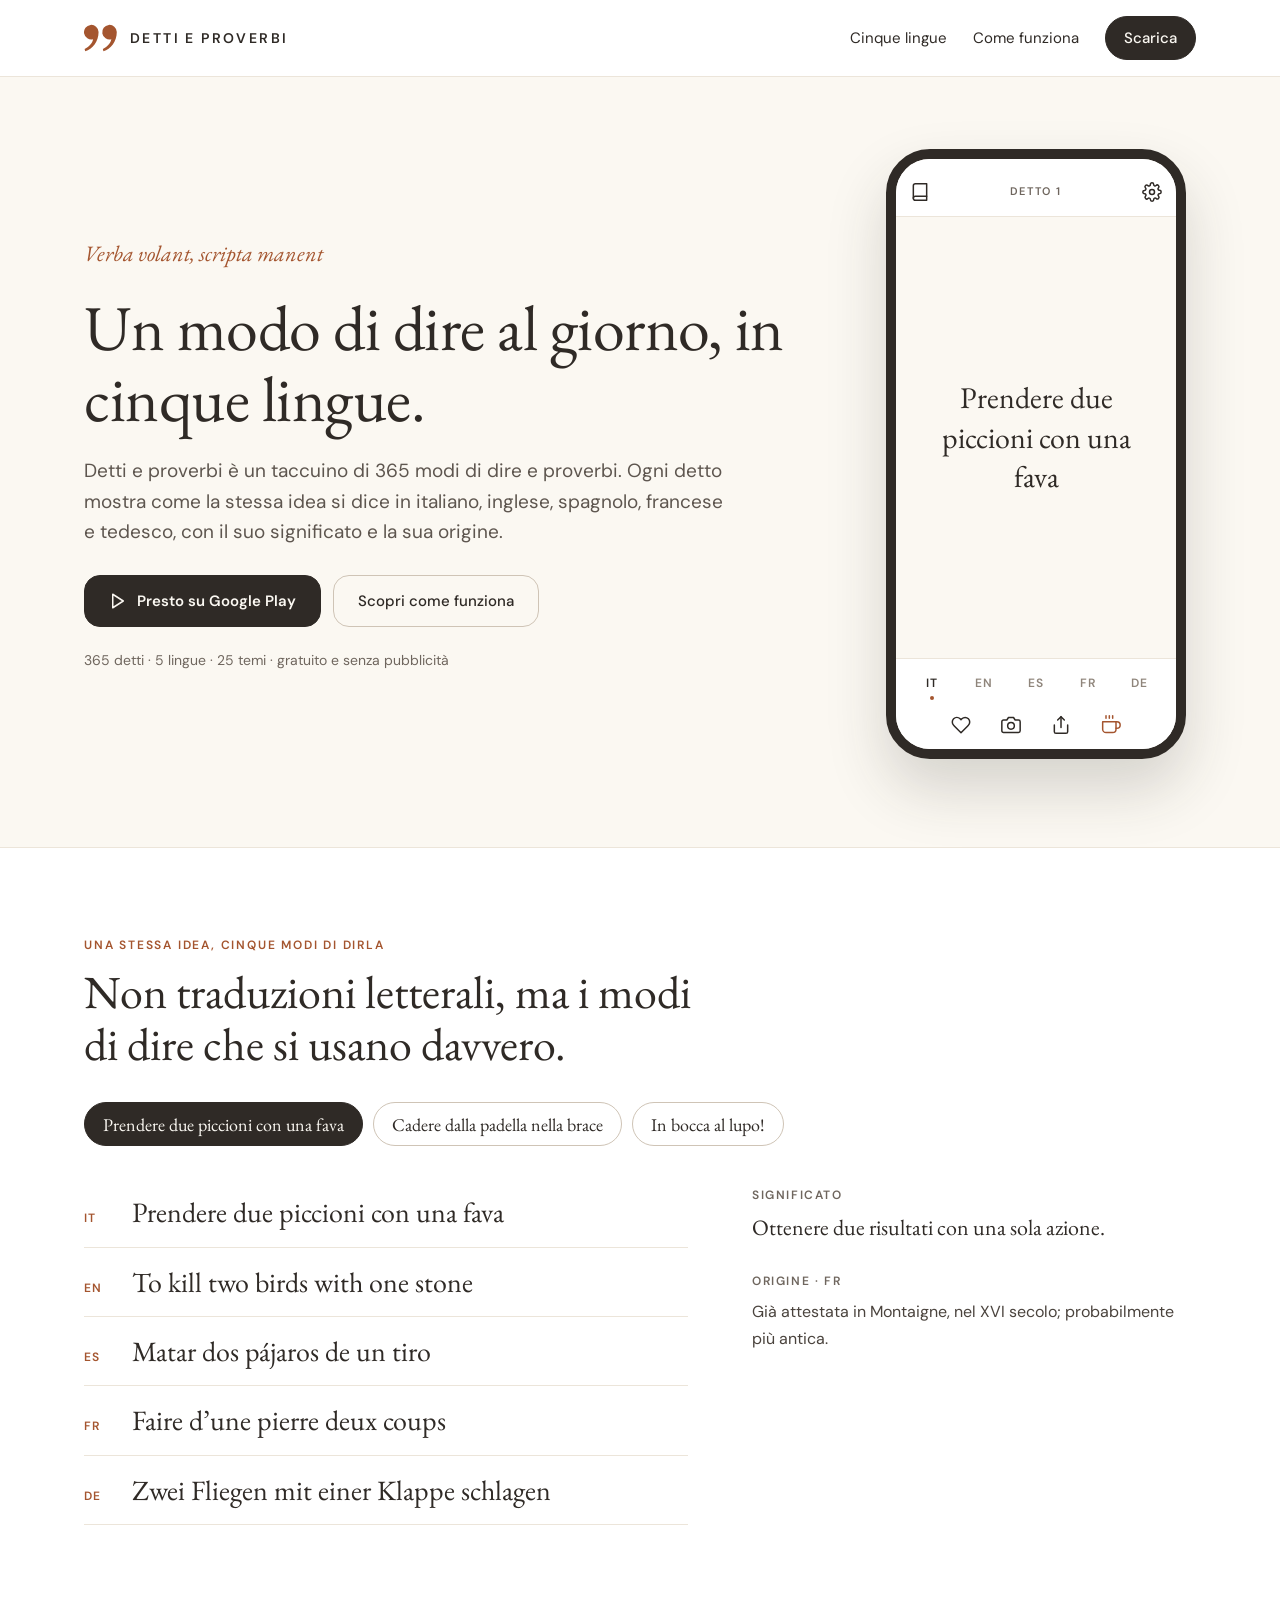
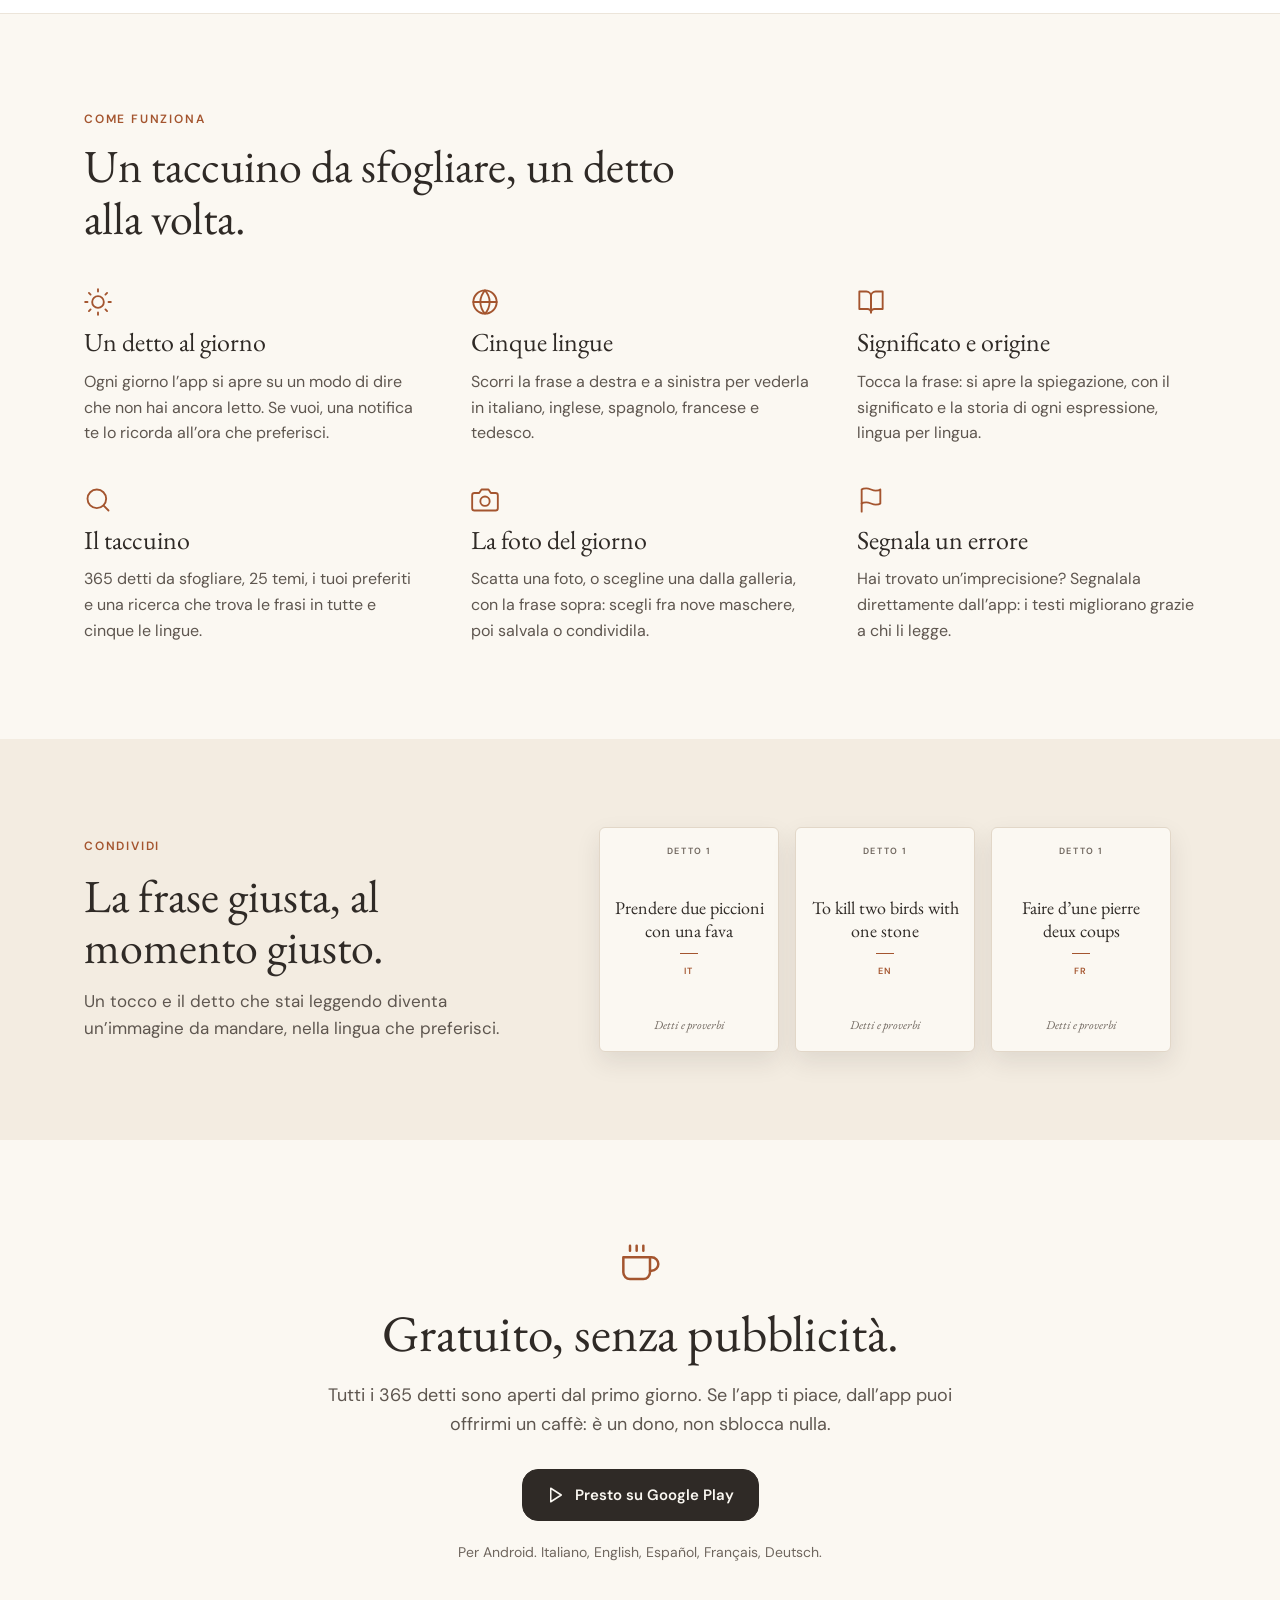
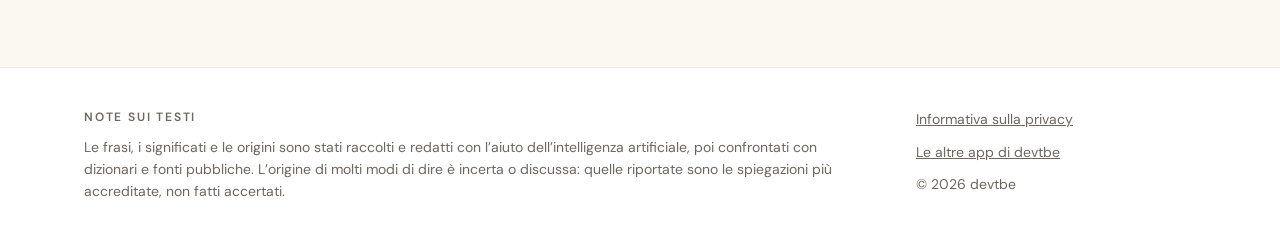
==== proverbs/index.html @ ae76caec "Sito: le pagine dell'app passano da /verbavolant/ a /proverbs/ I vecchi indirizzi restano come rinvi" ====
<!doctype html>
<html lang="it">
<head>
<meta charset="utf-8">
<meta name="viewport" content="width=device-width, initial-scale=1">
<title>Detti e proverbi in 5 lingue — un modo di dire al giorno</title>
<meta name="description" content="Un taccuino di 365 modi di dire e proverbi in italiano, inglese, spagnolo, francese e tedesco, con significato e origine. Gratuito e senza pubblicità.">
<meta property="og:title" content="Detti e proverbi — un modo di dire al giorno">
<meta property="og:description" content="365 modi di dire e proverbi in cinque lingue, con significato e origine.">
<meta property="og:image" content="../assets/verbavolant-icona.png">
<link rel="icon" href="favicon.png">
<link rel="apple-touch-icon" href="../assets/apple-touch-icon.png">
<link rel="preconnect" href="https://fonts.googleapis.com">
<link rel="preconnect" href="https://fonts.gstatic.com" crossorigin>
<link href="https://fonts.googleapis.com/css2?family=EB+Garamond:ital@0;1&amp;family=DM+Sans:wght@400;500;600&amp;display=swap" rel="stylesheet">
<link rel="stylesheet" href="../assets/stile.css">
<style>
/* apertura */
.apertura { display: flex; flex-wrap: wrap; align-items: center; gap: 56px; padding-top: 72px; padding-bottom: 88px; }
.apertura .testo { flex: 1 1 440px; min-width: 0; display: flex; flex-direction: column; gap: 22px; }
.motto { margin: 0; font-family: var(--serif); font-style: italic; font-size: 22px; color: var(--accento); }
.apertura .corpo { font-size: 19px; max-width: 34em; }
.pulsanti { display: flex; flex-wrap: wrap; gap: 12px; margin-top: 6px; }

/* il telefono */
.telefono-box { flex: 0 1 320px; display: flex; justify-content: center; margin: 0 auto; }
.telefono { width: 300px; height: 610px; border-radius: 44px; border: 10px solid var(--inchiostro); background: var(--sfondo); overflow: hidden; display: flex; flex-direction: column; box-shadow: 0 30px 60px rgba(47,42,38,0.18); }
.tel-alto { background: var(--bianco); border-bottom: 1px solid var(--linea); height: 58px; display: flex; align-items: center; justify-content: space-between; padding: 8px 14px 0; }
.tel-alto span { font-size: 11px; font-weight: 600; letter-spacing: 1.6px; color: var(--tenue); text-transform: uppercase; }
.tel-frase { flex: 1; display: flex; align-items: center; justify-content: center; padding: 0 22px; }
.tel-frase p { margin: 0; font-family: var(--serif); font-size: 30px; line-height: 1.32; text-align: center; }
.tel-basso { background: var(--bianco); border-top: 1px solid var(--linea); padding: 6px 10px 14px; }
.tel-lingue { display: flex; justify-content: space-around; }
.tel-lingue button { width: 48px; height: 44px; border: 0; background: transparent; cursor: pointer; display: flex; flex-direction: column; align-items: center; justify-content: center; gap: 5px; font: 600 12px var(--sans); letter-spacing: 1.2px; color: var(--lieve); }
.tel-lingue button::after { content: ''; width: 4px; height: 4px; border-radius: 2px; }
.tel-lingue button[aria-pressed="true"] { color: var(--inchiostro); }
.tel-lingue button[aria-pressed="true"]::after { background: var(--accento); }
.tel-azioni { display: flex; justify-content: center; gap: 30px; padding-top: 6px; }

/* cinque lingue */
.fascia { background: var(--bianco); border-top: 1px solid var(--linea); border-bottom: 1px solid var(--linea); }
.sezione { padding-top: 88px; padding-bottom: 88px; display: flex; flex-direction: column; gap: 32px; }
.intro { display: flex; flex-direction: column; gap: 12px; max-width: 40em; }
.esempi { display: flex; flex-wrap: wrap; gap: 10px; }
.esempi button { min-height: 44px; padding: 0 18px; border-radius: 999px; border: 1px solid var(--filo); background: transparent; color: var(--inchiostro); font: 18px var(--serif); cursor: pointer; }
.esempi button[aria-pressed="true"] { background: var(--inchiostro); border-color: var(--inchiostro); color: var(--sfondo); }
.confronto { display: flex; flex-wrap: wrap; gap: 40px 64px; }
.righe { flex: 1 1 460px; min-width: 0; margin: 0; padding: 0; list-style: none; }
.righe li { display: flex; align-items: baseline; gap: 20px; padding: 16px 0; border-bottom: 1px solid var(--linea); }
.righe .codice { width: 28px; flex-shrink: 0; font-size: 12px; font-weight: 600; letter-spacing: 1.4px; color: var(--accento); }
.righe .esp { font-family: var(--serif); font-size: clamp(22px, 2.2vw, 28px); line-height: 1.3; }
.dettagli { flex: 1 1 300px; min-width: 0; display: flex; flex-direction: column; gap: 28px; padding-top: 8px; }
.dettagli .etichetta { margin: 0 0 8px; font-size: 12px; font-weight: 600; letter-spacing: 1.6px; text-transform: uppercase; color: var(--tenue); }
.dettagli .sig { margin: 0; font-family: var(--serif); font-size: 22px; line-height: 1.4; }
.dettagli .orig { margin: 0; font-size: 16px; line-height: 1.65; color: #4A433D; }

/* come funziona */
.punti { display: flex; flex-wrap: wrap; gap: 40px 48px; }
.punto { flex: 1 1 300px; min-width: 0; display: flex; flex-direction: column; gap: 12px; }
.punto p { margin: 0; color: var(--testo); line-height: 1.6; }

/* condividi */
.carta-fascia { background: var(--carta); }
.condividi { display: flex; flex-wrap: wrap; align-items: center; gap: 48px; padding-top: 88px; padding-bottom: 88px; }
.condividi .testo { flex: 1 1 340px; min-width: 0; display: flex; flex-direction: column; gap: 14px; }
.carte { flex: 1 1 520px; min-width: 0; display: flex; flex-wrap: wrap; justify-content: center; gap: 16px; }
.carta { width: 180px; aspect-ratio: 4 / 5; background: var(--sfondo); border: 1px solid #E2D7C8; border-radius: 6px; box-shadow: 0 10px 24px rgba(47,42,38,0.10); display: flex; flex-direction: column; justify-content: space-between; align-items: center; padding: 16px 14px; }
.carta .pag { font-size: 9px; font-weight: 600; letter-spacing: 1.6px; color: var(--tenue); text-transform: uppercase; }
.carta .centro { display: flex; flex-direction: column; align-items: center; gap: 10px; }
.carta .fr { font-family: var(--serif); font-size: 18px; line-height: 1.3; text-align: center; }
.carta .filo { width: 18px; height: 1.5px; background: var(--accento); }
.carta .cod { font-size: 9px; font-weight: 600; letter-spacing: 1.4px; color: var(--accento); }
.carta .firma { font-family: var(--serif); font-style: italic; font-size: 12px; color: var(--tenue); }
@media (max-width: 560px) { .carta { width: calc(50% - 8px); } }

/* scarica */
.scarica { padding-top: 104px; padding-bottom: 104px; display: flex; flex-direction: column; align-items: center; text-align: center; gap: 20px; }
.scarica .corpo { font-size: 18px; max-width: 36em; }

/* note */
.note { flex: 1 1 460px; min-width: 0; display: flex; flex-direction: column; gap: 8px; }
.note p { margin: 0; line-height: 1.6; }
.collegamenti { flex: 0 1 280px; display: flex; flex-direction: column; gap: 10px; }
</style>
</head>
<body>
<header class="testata">
  <nav class="contenitore" aria-label="Principale">
    <a class="marchio" href="./">
      <svg width="34" height="28" viewBox="-12 -13 56 46" aria-hidden="true"><g fill="#A4552F"><path d="M12 0 C12 16 2 28 -10 32 L-11 28 C-3 24 2 18 3 12 A12 12 0 1 1 12 0 Z"/><path transform="translate(30 0)" d="M12 0 C12 16 2 28 -10 32 L-11 28 C-3 24 2 18 3 12 A12 12 0 1 1 12 0 Z"/></g></svg>
      <span>Detti e proverbi</span>
    </a>
    <div class="voci">
      <a href="#lingue">Cinque lingue</a>
      <a href="#funziona">Come funziona</a>
      <a class="pulsante piccolo" href="#scarica" style="color: var(--sfondo)">Scarica</a>
    </div>
  </nav>
</header>

<main>
  <!-- apertura -->
  <section class="contenitore apertura">
    <div class="testo">
      <p class="motto">Verba volant, scripta manent</p>
      <h1 class="titolo grande">Un modo di dire al giorno, in cinque lingue.</h1>
      <p class="corpo">Detti e proverbi è un taccuino di 365 modi di dire e proverbi. Ogni detto mostra come la stessa idea si dice in italiano, inglese, spagnolo, francese e tedesco, con il suo significato e la sua origine.</p>
      <div class="pulsanti">
        <a class="pulsante" href="#scarica">
          <svg width="18" height="18" viewBox="0 0 24 24" fill="none" stroke="currentColor" stroke-width="2" stroke-linecap="round" stroke-linejoin="round" aria-hidden="true"><path d="M5 3l14 9-14 9V3z"/></svg>
          Presto su Google Play
        </a>
        <a class="pulsante chiaro" href="#funziona">Scopri come funziona</a>
      </div>
      <p class="nota">365 detti · 5 lingue · 25 temi · gratuito e senza pubblicità</p>
    </div>

    <div class="telefono-box">
      <div class="telefono" role="img" aria-label="La schermata principale dell’app Detti e proverbi">
        <div class="tel-alto">
          <svg width="20" height="20" viewBox="0 0 24 24" fill="none" stroke="#2F2A26" stroke-width="1.8" stroke-linecap="round" stroke-linejoin="round" aria-hidden="true"><path d="M4 19.5A2.5 2.5 0 0 1 6.5 17H20"/><path d="M6.5 2H20v20H6.5A2.5 2.5 0 0 1 4 19.5v-15A2.5 2.5 0 0 1 6.5 2z"/></svg>
          <span data-pagina>Detto 1</span>
          <svg width="20" height="20" viewBox="0 0 24 24" fill="none" stroke="#2F2A26" stroke-width="1.8" stroke-linecap="round" stroke-linejoin="round" aria-hidden="true"><circle cx="12" cy="12" r="3"/><path d="M19.4 15a1.65 1.65 0 0 0 .33 1.82l.06.06a2 2 0 0 1-2.83 2.83l-.06-.06a1.65 1.65 0 0 0-1.82-.33 1.65 1.65 0 0 0-1 1.51V21a2 2 0 0 1-4 0v-.09A1.65 1.65 0 0 0 9 19.4a1.65 1.65 0 0 0-1.82.33l-.06.06a2 2 0 0 1-2.83-2.83l.06-.06a1.65 1.65 0 0 0 .33-1.82 1.65 1.65 0 0 0-1.51-1H3a2 2 0 0 1 0-4h.09A1.65 1.65 0 0 0 4.6 9a1.65 1.65 0 0 0-.33-1.82l-.06-.06a2 2 0 0 1 2.83-2.83l.06.06a1.65 1.65 0 0 0 1.82.33H9a1.65 1.65 0 0 0 1-1.51V3a2 2 0 0 1 4 0v.09a1.65 1.65 0 0 0 1 1.51 1.65 1.65 0 0 0 1.82-.33l.06-.06a2 2 0 0 1 2.83 2.83l-.06.06a1.65 1.65 0 0 0-.33 1.82V9a1.65 1.65 0 0 0 1.51 1H21a2 2 0 0 1 0 4h-.09a1.65 1.65 0 0 0-1.51 1z"/></svg>
        </div>
        <div class="tel-frase"><p data-frase>Prendere due piccioni con una fava</p></div>
        <div class="tel-basso">
          <div class="tel-lingue" aria-label="Lingua della frase">
            <button type="button" data-lingua="it" aria-pressed="true">IT</button>
            <button type="button" data-lingua="en" aria-pressed="false">EN</button>
            <button type="button" data-lingua="es" aria-pressed="false">ES</button>
            <button type="button" data-lingua="fr" aria-pressed="false">FR</button>
            <button type="button" data-lingua="de" aria-pressed="false">DE</button>
          </div>
          <div class="tel-azioni" aria-hidden="true">
            <svg width="20" height="20" viewBox="0 0 24 24" fill="none" stroke="#2F2A26" stroke-width="1.8" stroke-linecap="round" stroke-linejoin="round"><path d="M20.84 4.61a5.5 5.5 0 0 0-7.78 0L12 5.67l-1.06-1.06a5.5 5.5 0 0 0-7.78 7.78l1.06 1.06L12 21.23l7.78-7.78 1.06-1.06a5.5 5.5 0 0 0 0-7.78z"/></svg>
            <svg width="20" height="20" viewBox="0 0 24 24" fill="none" stroke="#2F2A26" stroke-width="1.8" stroke-linecap="round" stroke-linejoin="round"><path d="M23 19a2 2 0 0 1-2 2H3a2 2 0 0 1-2-2V8a2 2 0 0 1 2-2h4l2-3h6l2 3h4a2 2 0 0 1 2 2z"/><circle cx="12" cy="13" r="4"/></svg>
            <svg width="20" height="20" viewBox="0 0 24 24" fill="none" stroke="#2F2A26" stroke-width="1.8" stroke-linecap="round" stroke-linejoin="round"><path d="M4 12v8a2 2 0 0 0 2 2h12a2 2 0 0 0 2-2v-8"/><polyline points="16 6 12 2 8 6"/><line x1="12" y1="2" x2="12" y2="15"/></svg>
            <svg width="20" height="20" viewBox="0 0 24 24" fill="none" stroke="#A4552F" stroke-width="1.8" stroke-linecap="round" stroke-linejoin="round"><path d="M18 8h1a4 4 0 0 1 0 8h-1"/><path d="M2 8h16v9a4 4 0 0 1-4 4H6a4 4 0 0 1-4-4V8z"/><line x1="6" y1="1" x2="6" y2="4"/><line x1="10" y1="1" x2="10" y2="4"/><line x1="14" y1="1" x2="14" y2="4"/></svg>
          </div>
        </div>
      </div>
    </div>
  </section>

  <!-- una stessa idea, cinque modi di dirla -->
  <section id="lingue" class="fascia">
    <div class="contenitore sezione">
      <div class="intro">
        <p class="occhiello">Una stessa idea, cinque modi di dirla</p>
        <h2 class="titolo medio">Non traduzioni letterali, ma i modi di dire che si usano davvero.</h2>
      </div>
      <div class="esempi" aria-label="Scegli un esempio">
        <button type="button" data-esempio="0" aria-pressed="true">Prendere due piccioni con una fava</button>
        <button type="button" data-esempio="1" aria-pressed="false">Cadere dalla padella nella brace</button>
        <button type="button" data-esempio="2" aria-pressed="false">In bocca al lupo!</button>
      </div>
      <div class="confronto" aria-live="polite">
        <ul class="righe" data-righe></ul>
        <div class="dettagli">
          <div>
            <p class="etichetta">Significato</p>
            <p class="sig" data-sig></p>
          </div>
          <div>
            <p class="etichetta" data-orig-etichetta>Origine</p>
            <p class="orig" data-orig></p>
          </div>
        </div>
      </div>
    </div>
  </section>

  <!-- come funziona -->
  <section id="funziona" class="contenitore sezione" style="padding-top: 96px; padding-bottom: 96px; gap: 44px">
    <div class="intro">
      <p class="occhiello">Come funziona</p>
      <h2 class="titolo medio">Un taccuino da sfogliare, un detto alla volta.</h2>
    </div>
    <div class="punti">
      <div class="punto">
        <svg width="28" height="28" viewBox="0 0 24 24" fill="none" stroke="#A4552F" stroke-width="1.6" stroke-linecap="round" stroke-linejoin="round" aria-hidden="true"><circle cx="12" cy="12" r="5"/><line x1="12" y1="1" x2="12" y2="3"/><line x1="12" y1="21" x2="12" y2="23"/><line x1="4.22" y1="4.22" x2="5.64" y2="5.64"/><line x1="18.36" y1="18.36" x2="19.78" y2="19.78"/><line x1="1" y1="12" x2="3" y2="12"/><line x1="21" y1="12" x2="23" y2="12"/><line x1="4.22" y1="19.78" x2="5.64" y2="18.36"/><line x1="18.36" y1="5.64" x2="19.78" y2="4.22"/></svg>
        <h3 class="titolo piccolo">Un detto al giorno</h3>
        <p>Ogni giorno l’app si apre su un modo di dire che non hai ancora letto. Se vuoi, una notifica te lo ricorda all’ora che preferisci.</p>
      </div>
      <div class="punto">
        <svg width="28" height="28" viewBox="0 0 24 24" fill="none" stroke="#A4552F" stroke-width="1.6" stroke-linecap="round" stroke-linejoin="round" aria-hidden="true"><circle cx="12" cy="12" r="10"/><line x1="2" y1="12" x2="22" y2="12"/><path d="M12 2a15.3 15.3 0 0 1 4 10 15.3 15.3 0 0 1-4 10 15.3 15.3 0 0 1-4-10 15.3 15.3 0 0 1 4-10z"/></svg>
        <h3 class="titolo piccolo">Cinque lingue</h3>
        <p>Scorri la frase a destra e a sinistra per vederla in italiano, inglese, spagnolo, francese e tedesco.</p>
      </div>
      <div class="punto">
        <svg width="28" height="28" viewBox="0 0 24 24" fill="none" stroke="#A4552F" stroke-width="1.6" stroke-linecap="round" stroke-linejoin="round" aria-hidden="true"><path d="M2 3h6a4 4 0 0 1 4 4v14a3 3 0 0 0-3-3H2z"/><path d="M22 3h-6a4 4 0 0 0-4 4v14a3 3 0 0 1 3-3h7z"/></svg>
        <h3 class="titolo piccolo">Significato e origine</h3>
        <p>Tocca la frase: si apre la spiegazione, con il significato e la storia di ogni espressione, lingua per lingua.</p>
      </div>
      <div class="punto">
        <svg width="28" height="28" viewBox="0 0 24 24" fill="none" stroke="#A4552F" stroke-width="1.6" stroke-linecap="round" stroke-linejoin="round" aria-hidden="true"><circle cx="11" cy="11" r="8"/><line x1="21" y1="21" x2="16.65" y2="16.65"/></svg>
        <h3 class="titolo piccolo">Il taccuino</h3>
        <p>365 detti da sfogliare, 25 temi, i tuoi preferiti e una ricerca che trova le frasi in tutte e cinque le lingue.</p>
      </div>
      <div class="punto">
        <svg width="28" height="28" viewBox="0 0 24 24" fill="none" stroke="#A4552F" stroke-width="1.6" stroke-linecap="round" stroke-linejoin="round" aria-hidden="true"><path d="M23 19a2 2 0 0 1-2 2H3a2 2 0 0 1-2-2V8a2 2 0 0 1 2-2h4l2-3h6l2 3h4a2 2 0 0 1 2 2z"/><circle cx="12" cy="13" r="4"/></svg>
        <h3 class="titolo piccolo">La foto del giorno</h3>
        <p>Scatta una foto, o scegline una dalla galleria, con la frase sopra: scegli fra nove maschere, poi salvala o condividila.</p>
      </div>
      <div class="punto">
        <svg width="28" height="28" viewBox="0 0 24 24" fill="none" stroke="#A4552F" stroke-width="1.6" stroke-linecap="round" stroke-linejoin="round" aria-hidden="true"><path d="M4 15s1-1 4-1 5 2 8 2 4-1 4-1V3s-1 1-4 1-5-2-8-2-4 1-4 1z"/><line x1="4" y1="22" x2="4" y2="15"/></svg>
        <h3 class="titolo piccolo">Segnala un errore</h3>
        <p>Hai trovato un’imprecisione? Segnalala direttamente dall’app: i testi migliorano grazie a chi li legge.</p>
      </div>
    </div>
  </section>

  <!-- condividi -->
  <section class="carta-fascia">
    <div class="contenitore condividi">
      <div class="testo">
        <p class="occhiello">Condividi</p>
        <h2 class="titolo medio">La frase giusta, al momento giusto.</h2>
        <p class="corpo">Un tocco e il detto che stai leggendo diventa un’immagine da mandare, nella lingua che preferisci.</p>
      </div>
      <div class="carte" data-carte aria-hidden="true"></div>
    </div>
  </section>

  <!-- gratuito, il caffè, scarica -->
  <section id="scarica" class="contenitore scarica">
    <svg width="40" height="40" viewBox="0 0 24 24" fill="none" stroke="#A4552F" stroke-width="1.5" stroke-linecap="round" stroke-linejoin="round" aria-hidden="true"><path d="M18 8h1a4 4 0 0 1 0 8h-1"/><path d="M2 8h16v9a4 4 0 0 1-4 4H6a4 4 0 0 1-4-4V8z"/><line x1="6" y1="1" x2="6" y2="4"/><line x1="10" y1="1" x2="10" y2="4"/><line x1="14" y1="1" x2="14" y2="4"/></svg>
    <h2 class="titolo medio" style="font-size: clamp(34px, 4vw, 52px)">Gratuito, senza pubblicità.</h2>
    <p class="corpo">Tutti i 365 detti sono aperti dal primo giorno. Se l’app ti piace, dall’app puoi offrirmi un caffè: è un dono, non sblocca nulla.</p>
    <!-- quando l'app sarà pubblicata: href = indirizzo della scheda sul Play Store -->
    <a class="pulsante" href="#scarica" style="margin-top: 10px">
      <svg width="18" height="18" viewBox="0 0 24 24" fill="none" stroke="currentColor" stroke-width="2" stroke-linecap="round" stroke-linejoin="round" aria-hidden="true"><path d="M5 3l14 9-14 9V3z"/></svg>
      Presto su Google Play
    </a>
    <p class="nota">Per Android. Italiano, English, Español, Français, Deutsch.</p>
  </section>
</main>

<footer class="piede">
  <div class="contenitore">
    <div class="note">
      <p class="occhiello" style="color: var(--tenue)">Note sui testi</p>
      <p>Le frasi, i significati e le origini sono stati raccolti e redatti con l’aiuto dell’intelligenza artificiale, poi confrontati con dizionari e fonti pubbliche. L’origine di molti modi di dire è incerta o discussa: quelle riportate sono le spiegazioni più accreditate, non fatti accertati.</p>
    </div>
    <div class="collegamenti">
      <a href="privacy/">Informativa sulla privacy</a>
      <a href="../">Le altre app di devtbe</a>
      <span>© 2026 devtbe</span>
    </div>
  </div>
</footer>

<script>
(function () {
  var ESEMPI = [
    {
      pagina: 1,
      esp: { it: 'Prendere due piccioni con una fava', en: 'To kill two birds with one stone', es: 'Matar dos pájaros de un tiro', fr: 'Faire d’une pierre deux coups', de: 'Zwei Fliegen mit einer Klappe schlagen' },
      sig: 'Ottenere due risultati con una sola azione.',
      origLingua: 'FR',
      orig: 'Già attestata in Montaigne, nel XVI secolo; probabilmente più antica.'
    },
    {
      pagina: 9,
      esp: { it: 'Cadere dalla padella nella brace', en: 'Out of the frying pan into the fire', es: 'Salir de Guatemala y meterse en Guatepeor', fr: 'Tomber de Charybde en Scylla', de: 'Vom Regen in die Traufe kommen' },
      sig: 'Passare da una situazione difficile a una peggiore.',
      origLingua: 'FR',
      orig: 'Viene dall’«Odissea» (canto XII): Scilla e Cariddi, i due mostri dello stretto di Messina. Il verso latino «Incidit in Scyllam qui vult vitare Charybdim» è di Gualtiero di Châtillon (XII secolo).'
    },
    {
      pagina: 29,
      esp: { it: 'In bocca al lupo!', en: 'Break a leg!', es: '¡Mucha mierda!', fr: 'Je te dis merde !', de: 'Hals- und Beinbruch!' },
      sig: 'Augurio di buona fortuna prima di una prova.',
      origLingua: 'EN',
      orig: 'Nasce nel teatro americano: la prima attestazione a stampa è del 1948. Si augura il contrario della fortuna perché dire «buona fortuna» a un attore porterebbe sfortuna.'
    }
  ];
  var LINGUE = ['it', 'en', 'es', 'fr', 'de'];
  var stato = { ex: 0, lingua: 'it' };
  var $ = function (s) { return document.querySelector(s); };

  function elemento(tag, classe, testo) {
    var el = document.createElement(tag);
    if (classe) el.className = classe;
    if (testo != null) el.textContent = testo;
    return el;
  }

  function disegna() {
    var e = ESEMPI[stato.ex];
    $('[data-pagina]').textContent = 'Detto ' + e.pagina;
    $('[data-frase]').textContent = e.esp[stato.lingua];
    document.querySelectorAll('[data-lingua]').forEach(function (b) {
      b.setAttribute('aria-pressed', String(b.getAttribute('data-lingua') === stato.lingua));
    });
    document.querySelectorAll('[data-esempio]').forEach(function (b) {
      b.setAttribute('aria-pressed', String(Number(b.getAttribute('data-esempio')) === stato.ex));
    });

    var righe = $('[data-righe]');
    righe.replaceChildren();
    LINGUE.forEach(function (l) {
      var li = elemento('li');
      li.append(elemento('span', 'codice', l.toUpperCase()), elemento('span', 'esp', e.esp[l]));
      righe.append(li);
    });
    $('[data-sig]').textContent = e.sig;
    $('[data-orig-etichetta]').textContent = 'Origine · ' + e.origLingua;
    $('[data-orig]').textContent = e.orig;

    var carte = $('[data-carte]');
    carte.replaceChildren();
    ['it', 'en', 'fr'].forEach(function (l) {
      var c = elemento('div', 'carta');
      var centro = elemento('div', 'centro');
      centro.append(elemento('span', 'fr', e.esp[l]), elemento('span', 'filo'), elemento('span', 'cod', l.toUpperCase()));
      c.append(elemento('span', 'pag', 'Detto ' + e.pagina), centro, elemento('span', 'firma', 'Detti e proverbi'));
      carte.append(c);
    });
  }

  document.querySelectorAll('[data-lingua]').forEach(function (b) {
    b.addEventListener('click', function () { stato.lingua = b.getAttribute('data-lingua'); disegna(); });
  });
  document.querySelectorAll('[data-esempio]').forEach(function (b) {
    b.addEventListener('click', function () { stato.ex = Number(b.getAttribute('data-esempio')); disegna(); });
  });
  disegna();
})();
</script>
</body>
</html>
---- assets/stile.css ----
/* devtbe — stile comune a tutte le pagine */
:root {
  --sfondo: #FBF8F2;
  --bianco: #FFFFFF;
  --carta: #F3ECE1;
  --inchiostro: #2F2A26;
  --testo: #5E564F;
  --tenue: #6F665E;
  --lieve: #8F857B;
  --linea: #ECE5DA;
  --filo: #CFC4B6;
  --accento: #A4552F;
  --accento-scuro: #7E3F21;
  --serif: 'EB Garamond', Georgia, serif;
  --sans: 'DM Sans', system-ui, sans-serif;
}

* { box-sizing: border-box; }
html { scroll-behavior: smooth; -webkit-text-size-adjust: 100%; }
body { margin: 0; background: var(--sfondo); color: var(--inchiostro); font-family: var(--sans); font-size: 16px; line-height: 1.6; }
/* il piede resta in fondo anche nelle pagine corte */
body { display: flex; flex-direction: column; min-height: 100vh; }
main { flex: 1 0 auto; }
img, svg { display: block; }
a { color: var(--accento); }
a:hover { color: var(--accento-scuro); }
:focus-visible { outline: 2px solid var(--accento); outline-offset: 3px; border-radius: 4px; }

.contenitore { max-width: 1160px; margin: 0 auto; padding-left: 24px; padding-right: 24px; }
.stretto { max-width: 760px; }

/* intestazione */
.testata { background: var(--bianco); border-bottom: 1px solid var(--linea); }
.testata nav { display: flex; flex-wrap: wrap; align-items: center; justify-content: space-between; gap: 12px 24px; padding-top: 16px; padding-bottom: 16px; }
.marchio { display: flex; align-items: center; gap: 12px; color: var(--inchiostro); text-decoration: none; }
.marchio:hover { color: var(--inchiostro); }
.marchio span { font-weight: 600; font-size: 14px; letter-spacing: 2.4px; text-transform: uppercase; }
.voci { display: flex; flex-wrap: wrap; align-items: center; gap: 6px 26px; font-size: 15px; }
.voci a { color: var(--inchiostro); text-decoration: none; }
.voci a:hover { color: var(--accento); }

/* pulsanti */
.pulsante { display: inline-flex; align-items: center; gap: 10px; min-height: 52px; padding: 0 24px; border-radius: 16px; background: var(--inchiostro); color: var(--sfondo); text-decoration: none; font-weight: 600; font-size: 15px; border: 1px solid var(--inchiostro); }
.pulsante:hover { color: var(--sfondo); background: #1F1B18; }
.pulsante.chiaro { background: transparent; color: var(--inchiostro); border-color: var(--filo); font-weight: 500; }
.pulsante.chiaro:hover { border-color: var(--inchiostro); }
.pulsante.piccolo { min-height: 44px; padding: 0 18px; border-radius: 999px; font-weight: 500; }

/* testi */
.occhiello { margin: 0; font-size: 12px; font-weight: 600; letter-spacing: 1.8px; text-transform: uppercase; color: var(--accento); }
.titolo { margin: 0; font-family: var(--serif); font-weight: 400; line-height: 1.1; }
.titolo.grande { font-size: clamp(42px, 5vw, 68px); letter-spacing: -0.5px; }
.titolo.medio { font-size: clamp(32px, 3.6vw, 46px); line-height: 1.12; }
.titolo.piccolo { font-size: 26px; }
.corpo { margin: 0; color: var(--testo); font-size: 17px; line-height: 1.6; }
.nota { margin: 0; color: var(--tenue); font-size: 14px; }

/* piede */
.piede { background: var(--bianco); border-top: 1px solid var(--linea); }
.piede .contenitore { display: flex; flex-wrap: wrap; gap: 24px 64px; justify-content: space-between; padding-top: 40px; padding-bottom: 48px; font-size: 14px; color: var(--tenue); }
.piede a { color: var(--tenue); }
.piede a:hover { color: var(--accento); }
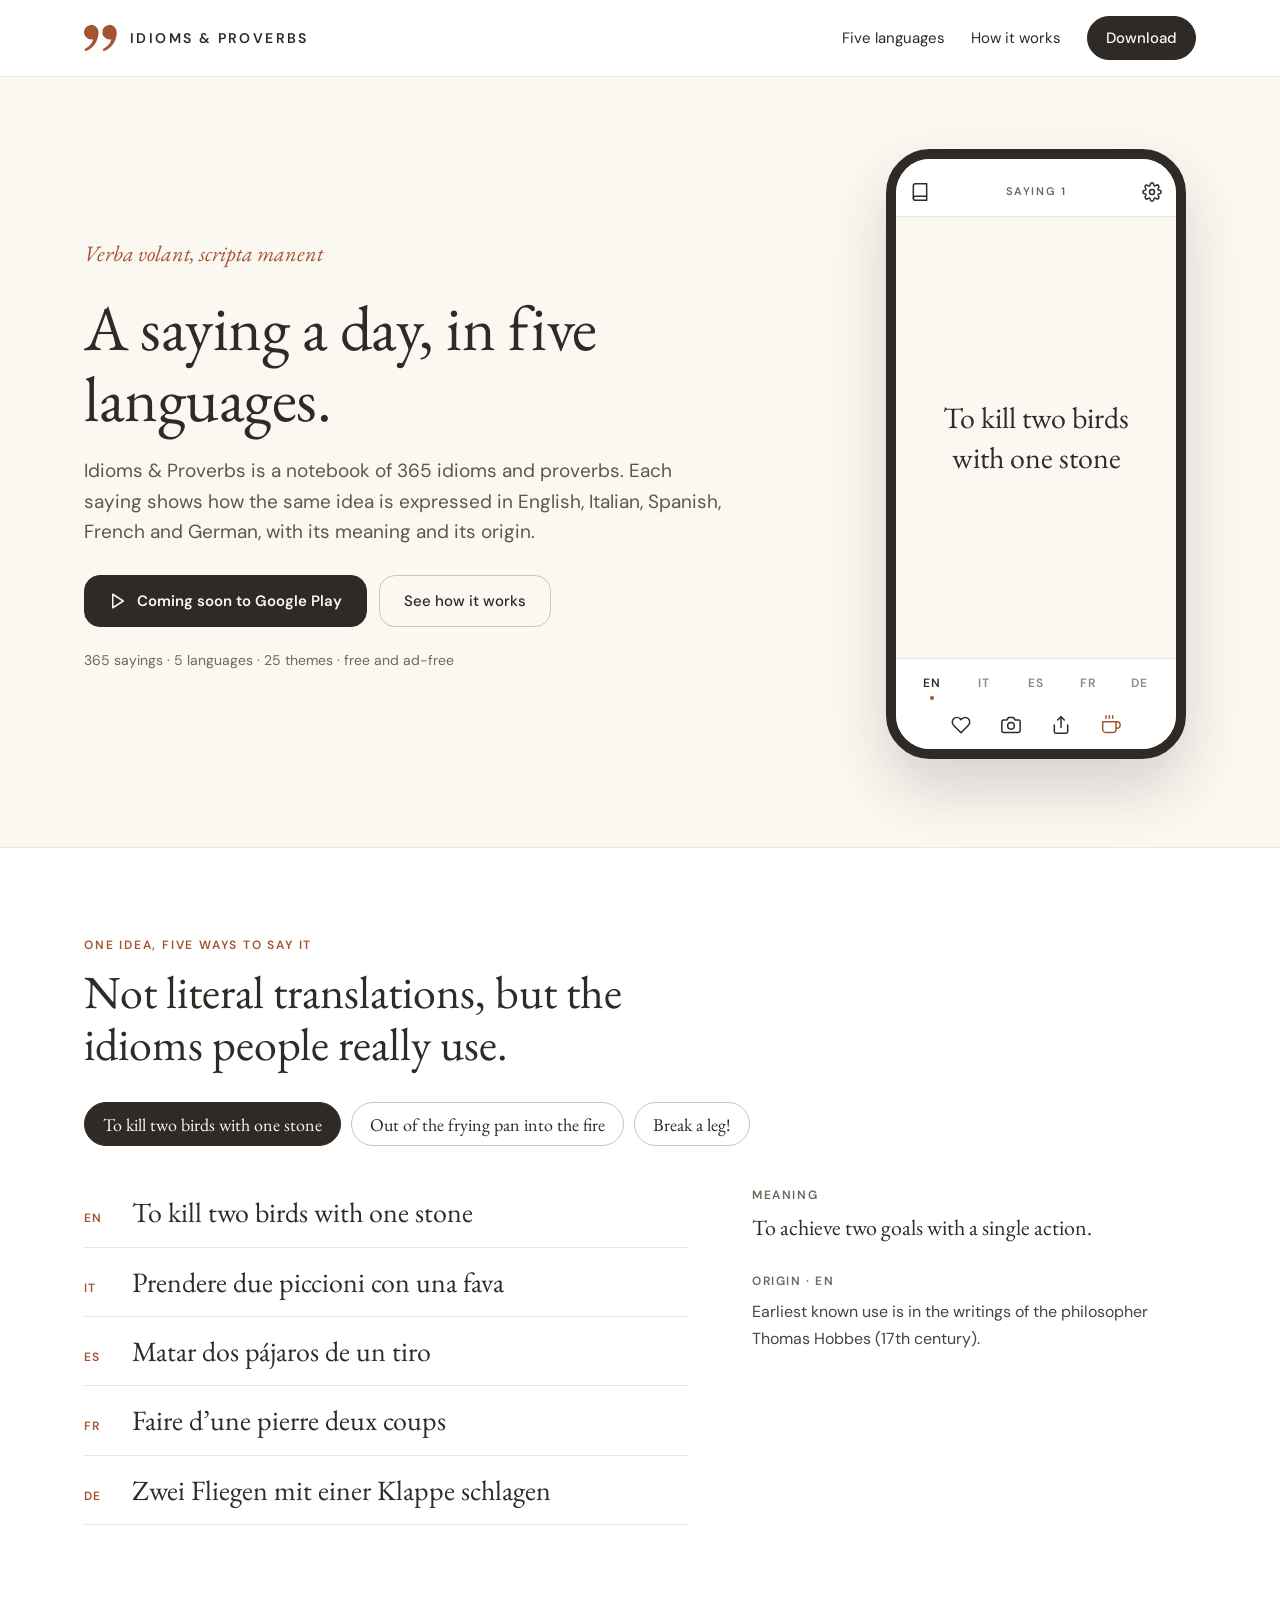
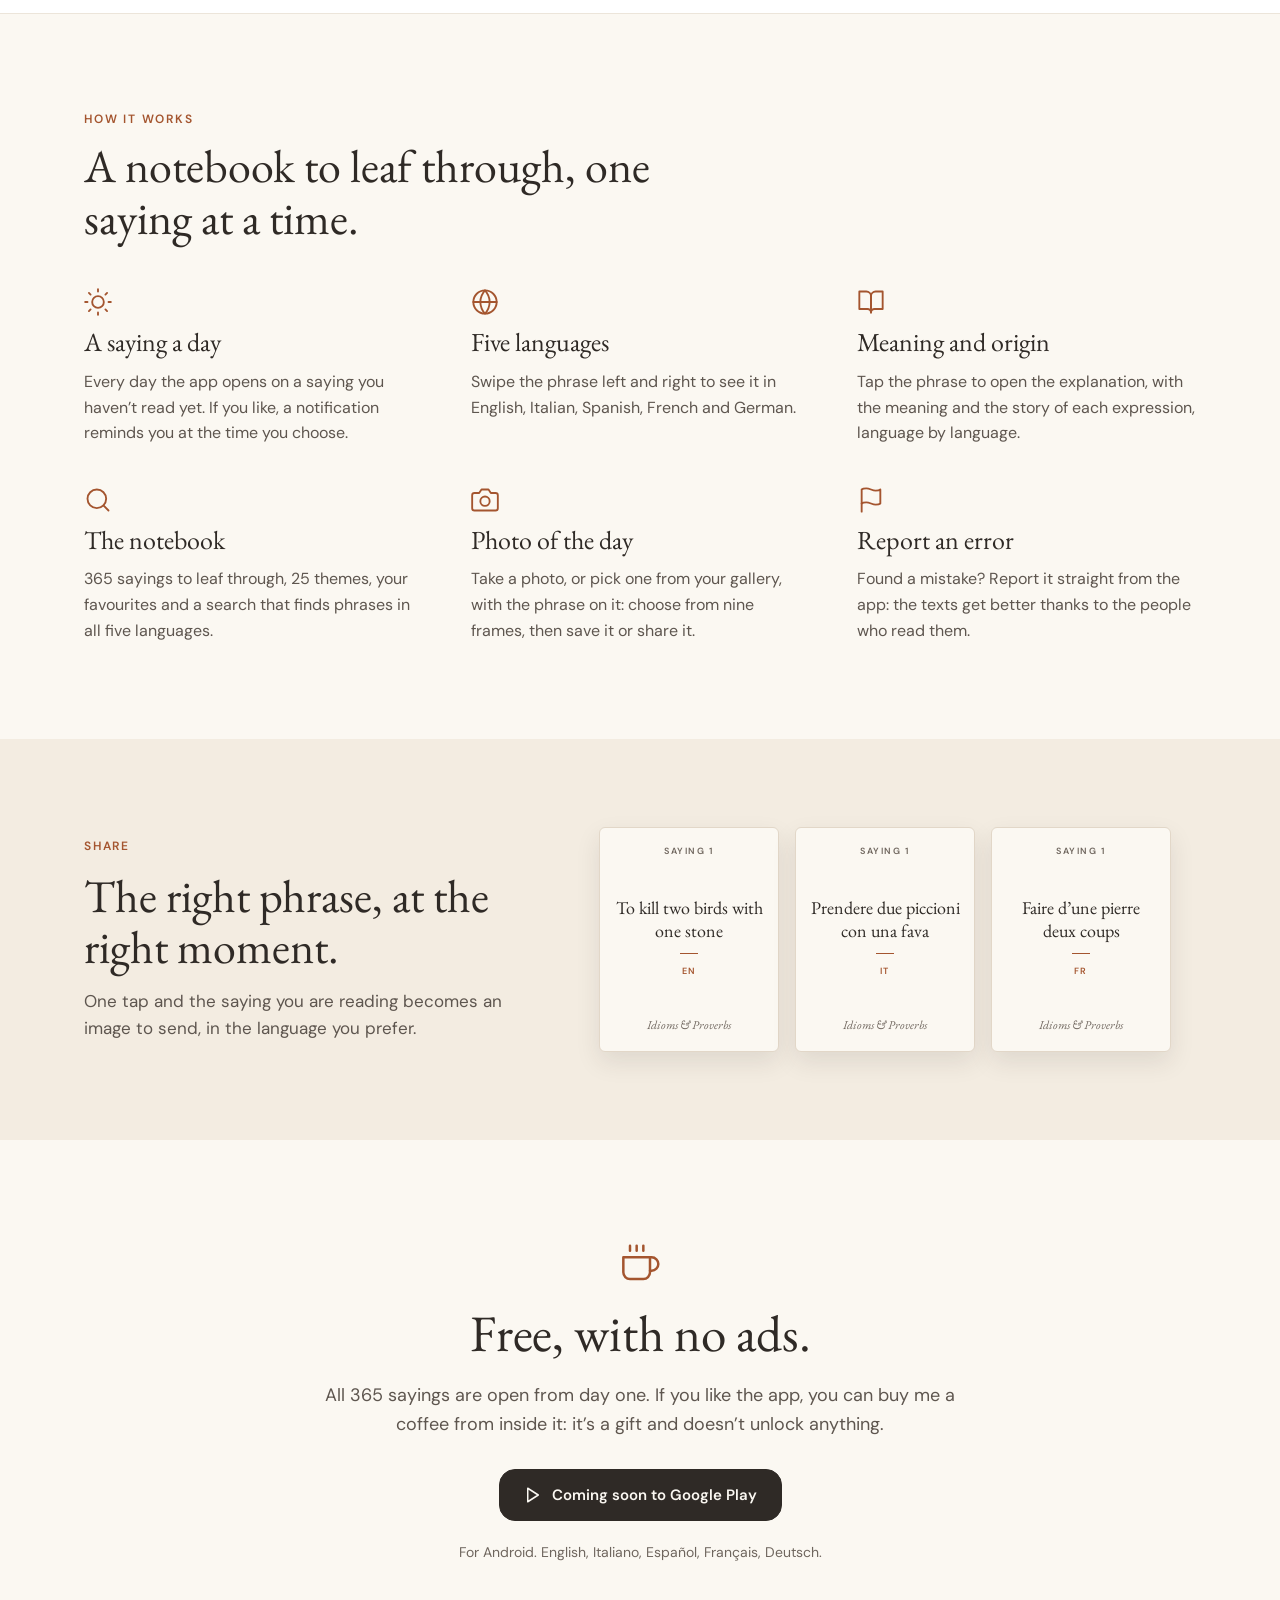
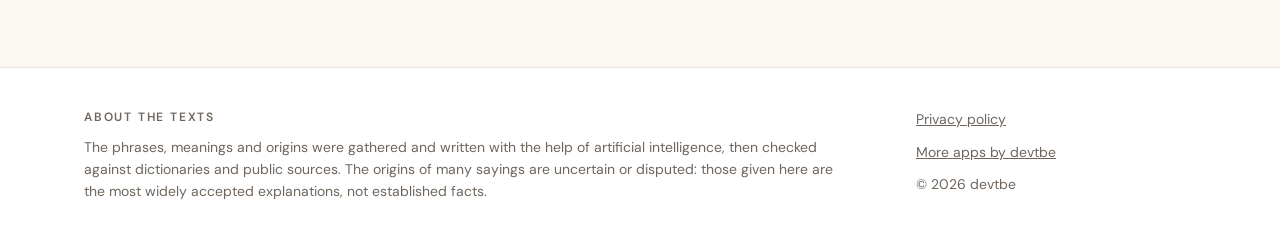
==== commit 13df7763: "Sito in inglese: home, pagina dell'app e privacy Scelta di Tom: solo inglese (la scheda Play ha l'in" ====
--- a/proverbs/index.html
+++ b/proverbs/index.html
@@ -1,12 +1,12 @@
 <!doctype html>
-<html lang="it">
+<html lang="en">
 <head>
 <meta charset="utf-8">
 <meta name="viewport" content="width=device-width, initial-scale=1">
-<title>Detti e proverbi in 5 lingue — un modo di dire al giorno</title>
-<meta name="description" content="Un taccuino di 365 modi di dire e proverbi in italiano, inglese, spagnolo, francese e tedesco, con significato e origine. Gratuito e senza pubblicità.">
-<meta property="og:title" content="Detti e proverbi — un modo di dire al giorno">
-<meta property="og:description" content="365 modi di dire e proverbi in cinque lingue, con significato e origine.">
+<title>Idioms &amp; Proverbs in 5 languages — a saying a day</title>
+<meta name="description" content="A notebook of 365 idioms and proverbs in English, Italian, Spanish, French and German, with their meaning and origin. Free and ad-free.">
+<meta property="og:title" content="Idioms &amp; Proverbs — a saying a day">
+<meta property="og:description" content="365 idioms and proverbs in five languages, with their meaning and origin.">
 <meta property="og:image" content="../assets/verbavolant-icona.png">
 <link rel="icon" href="favicon.png">
 <link rel="apple-touch-icon" href="../assets/apple-touch-icon.png">
@@ -88,12 +88,12 @@
   <nav class="contenitore" aria-label="Principale">
     <a class="marchio" href="./">
       <svg width="34" height="28" viewBox="-12 -13 56 46" aria-hidden="true"><g fill="#A4552F"><path d="M12 0 C12 16 2 28 -10 32 L-11 28 C-3 24 2 18 3 12 A12 12 0 1 1 12 0 Z"/><path transform="translate(30 0)" d="M12 0 C12 16 2 28 -10 32 L-11 28 C-3 24 2 18 3 12 A12 12 0 1 1 12 0 Z"/></g></svg>
-      <span>Detti e proverbi</span>
+      <span>Idioms &amp; Proverbs</span>
     </a>
     <div class="voci">
-      <a href="#lingue">Cinque lingue</a>
-      <a href="#funziona">Come funziona</a>
-      <a class="pulsante piccolo" href="#scarica" style="color: var(--sfondo)">Scarica</a>
+      <a href="#lingue">Five languages</a>
+      <a href="#funziona">How it works</a>
+      <a class="pulsante piccolo" href="#scarica" style="color: var(--sfondo)">Download</a>
     </div>
   </nav>
 </header>
@@ -103,30 +103,30 @@
   <section class="contenitore apertura">
     <div class="testo">
       <p class="motto">Verba volant, scripta manent</p>
-      <h1 class="titolo grande">Un modo di dire al giorno, in cinque lingue.</h1>
-      <p class="corpo">Detti e proverbi è un taccuino di 365 modi di dire e proverbi. Ogni detto mostra come la stessa idea si dice in italiano, inglese, spagnolo, francese e tedesco, con il suo significato e la sua origine.</p>
+      <h1 class="titolo grande">A saying a day, in five languages.</h1>
+      <p class="corpo">Idioms &amp; Proverbs is a notebook of 365 idioms and proverbs. Each saying shows how the same idea is expressed in English, Italian, Spanish, French and German, with its meaning and its origin.</p>
       <div class="pulsanti">
         <a class="pulsante" href="#scarica">
           <svg width="18" height="18" viewBox="0 0 24 24" fill="none" stroke="currentColor" stroke-width="2" stroke-linecap="round" stroke-linejoin="round" aria-hidden="true"><path d="M5 3l14 9-14 9V3z"/></svg>
-          Presto su Google Play
+          Coming soon to Google Play
         </a>
-        <a class="pulsante chiaro" href="#funziona">Scopri come funziona</a>
-      </div>
-      <p class="nota">365 detti · 5 lingue · 25 temi · gratuito e senza pubblicità</p>
+        <a class="pulsante chiaro" href="#funziona">See how it works</a>
+      </div>
+      <p class="nota">365 sayings · 5 languages · 25 themes · free and ad-free</p>
     </div>
 
     <div class="telefono-box">
-      <div class="telefono" role="img" aria-label="La schermata principale dell’app Detti e proverbi">
+      <div class="telefono" role="img" aria-label="The main screen of the Idioms &amp; Proverbs app">
         <div class="tel-alto">
           <svg width="20" height="20" viewBox="0 0 24 24" fill="none" stroke="#2F2A26" stroke-width="1.8" stroke-linecap="round" stroke-linejoin="round" aria-hidden="true"><path d="M4 19.5A2.5 2.5 0 0 1 6.5 17H20"/><path d="M6.5 2H20v20H6.5A2.5 2.5 0 0 1 4 19.5v-15A2.5 2.5 0 0 1 6.5 2z"/></svg>
-          <span data-pagina>Detto 1</span>
+          <span data-pagina>Saying 1</span>
           <svg width="20" height="20" viewBox="0 0 24 24" fill="none" stroke="#2F2A26" stroke-width="1.8" stroke-linecap="round" stroke-linejoin="round" aria-hidden="true"><circle cx="12" cy="12" r="3"/><path d="M19.4 15a1.65 1.65 0 0 0 .33 1.82l.06.06a2 2 0 0 1-2.83 2.83l-.06-.06a1.65 1.65 0 0 0-1.82-.33 1.65 1.65 0 0 0-1 1.51V21a2 2 0 0 1-4 0v-.09A1.65 1.65 0 0 0 9 19.4a1.65 1.65 0 0 0-1.82.33l-.06.06a2 2 0 0 1-2.83-2.83l.06-.06a1.65 1.65 0 0 0 .33-1.82 1.65 1.65 0 0 0-1.51-1H3a2 2 0 0 1 0-4h.09A1.65 1.65 0 0 0 4.6 9a1.65 1.65 0 0 0-.33-1.82l-.06-.06a2 2 0 0 1 2.83-2.83l.06.06a1.65 1.65 0 0 0 1.82.33H9a1.65 1.65 0 0 0 1-1.51V3a2 2 0 0 1 4 0v.09a1.65 1.65 0 0 0 1 1.51 1.65 1.65 0 0 0 1.82-.33l.06-.06a2 2 0 0 1 2.83 2.83l-.06.06a1.65 1.65 0 0 0-.33 1.82V9a1.65 1.65 0 0 0 1.51 1H21a2 2 0 0 1 0 4h-.09a1.65 1.65 0 0 0-1.51 1z"/></svg>
         </div>
-        <div class="tel-frase"><p data-frase>Prendere due piccioni con una fava</p></div>
+        <div class="tel-frase"><p data-frase>To kill two birds with one stone</p></div>
         <div class="tel-basso">
-          <div class="tel-lingue" aria-label="Lingua della frase">
-            <button type="button" data-lingua="it" aria-pressed="true">IT</button>
-            <button type="button" data-lingua="en" aria-pressed="false">EN</button>
+          <div class="tel-lingue" aria-label="Language of the phrase">
+            <button type="button" data-lingua="en" aria-pressed="true">EN</button>
+            <button type="button" data-lingua="it" aria-pressed="false">IT</button>
             <button type="button" data-lingua="es" aria-pressed="false">ES</button>
             <button type="button" data-lingua="fr" aria-pressed="false">FR</button>
             <button type="button" data-lingua="de" aria-pressed="false">DE</button>
@@ -146,23 +146,23 @@
   <section id="lingue" class="fascia">
     <div class="contenitore sezione">
       <div class="intro">
-        <p class="occhiello">Una stessa idea, cinque modi di dirla</p>
-        <h2 class="titolo medio">Non traduzioni letterali, ma i modi di dire che si usano davvero.</h2>
-      </div>
-      <div class="esempi" aria-label="Scegli un esempio">
-        <button type="button" data-esempio="0" aria-pressed="true">Prendere due piccioni con una fava</button>
-        <button type="button" data-esempio="1" aria-pressed="false">Cadere dalla padella nella brace</button>
-        <button type="button" data-esempio="2" aria-pressed="false">In bocca al lupo!</button>
+        <p class="occhiello">One idea, five ways to say it</p>
+        <h2 class="titolo medio">Not literal translations, but the idioms people really use.</h2>
+      </div>
+      <div class="esempi" aria-label="Choose an example">
+        <button type="button" data-esempio="0" aria-pressed="true">To kill two birds with one stone</button>
+        <button type="button" data-esempio="1" aria-pressed="false">Out of the frying pan into the fire</button>
+        <button type="button" data-esempio="2" aria-pressed="false">Break a leg!</button>
       </div>
       <div class="confronto" aria-live="polite">
         <ul class="righe" data-righe></ul>
         <div class="dettagli">
           <div>
-            <p class="etichetta">Significato</p>
+            <p class="etichetta">Meaning</p>
             <p class="sig" data-sig></p>
           </div>
           <div>
-            <p class="etichetta" data-orig-etichetta>Origine</p>
+            <p class="etichetta" data-orig-etichetta>Origin</p>
             <p class="orig" data-orig></p>
           </div>
         </div>
@@ -173,39 +173,39 @@
   <!-- come funziona -->
   <section id="funziona" class="contenitore sezione" style="padding-top: 96px; padding-bottom: 96px; gap: 44px">
     <div class="intro">
-      <p class="occhiello">Come funziona</p>
-      <h2 class="titolo medio">Un taccuino da sfogliare, un detto alla volta.</h2>
+      <p class="occhiello">How it works</p>
+      <h2 class="titolo medio">A notebook to leaf through, one saying at a time.</h2>
     </div>
     <div class="punti">
       <div class="punto">
         <svg width="28" height="28" viewBox="0 0 24 24" fill="none" stroke="#A4552F" stroke-width="1.6" stroke-linecap="round" stroke-linejoin="round" aria-hidden="true"><circle cx="12" cy="12" r="5"/><line x1="12" y1="1" x2="12" y2="3"/><line x1="12" y1="21" x2="12" y2="23"/><line x1="4.22" y1="4.22" x2="5.64" y2="5.64"/><line x1="18.36" y1="18.36" x2="19.78" y2="19.78"/><line x1="1" y1="12" x2="3" y2="12"/><line x1="21" y1="12" x2="23" y2="12"/><line x1="4.22" y1="19.78" x2="5.64" y2="18.36"/><line x1="18.36" y1="5.64" x2="19.78" y2="4.22"/></svg>
-        <h3 class="titolo piccolo">Un detto al giorno</h3>
-        <p>Ogni giorno l’app si apre su un modo di dire che non hai ancora letto. Se vuoi, una notifica te lo ricorda all’ora che preferisci.</p>
+        <h3 class="titolo piccolo">A saying a day</h3>
+        <p>Every day the app opens on a saying you haven’t read yet. If you like, a notification reminds you at the time you choose.</p>
       </div>
       <div class="punto">
         <svg width="28" height="28" viewBox="0 0 24 24" fill="none" stroke="#A4552F" stroke-width="1.6" stroke-linecap="round" stroke-linejoin="round" aria-hidden="true"><circle cx="12" cy="12" r="10"/><line x1="2" y1="12" x2="22" y2="12"/><path d="M12 2a15.3 15.3 0 0 1 4 10 15.3 15.3 0 0 1-4 10 15.3 15.3 0 0 1-4-10 15.3 15.3 0 0 1 4-10z"/></svg>
-        <h3 class="titolo piccolo">Cinque lingue</h3>
-        <p>Scorri la frase a destra e a sinistra per vederla in italiano, inglese, spagnolo, francese e tedesco.</p>
+        <h3 class="titolo piccolo">Five languages</h3>
+        <p>Swipe the phrase left and right to see it in English, Italian, Spanish, French and German.</p>
       </div>
       <div class="punto">
         <svg width="28" height="28" viewBox="0 0 24 24" fill="none" stroke="#A4552F" stroke-width="1.6" stroke-linecap="round" stroke-linejoin="round" aria-hidden="true"><path d="M2 3h6a4 4 0 0 1 4 4v14a3 3 0 0 0-3-3H2z"/><path d="M22 3h-6a4 4 0 0 0-4 4v14a3 3 0 0 1 3-3h7z"/></svg>
-        <h3 class="titolo piccolo">Significato e origine</h3>
-        <p>Tocca la frase: si apre la spiegazione, con il significato e la storia di ogni espressione, lingua per lingua.</p>
+        <h3 class="titolo piccolo">Meaning and origin</h3>
+        <p>Tap the phrase to open the explanation, with the meaning and the story of each expression, language by language.</p>
       </div>
       <div class="punto">
         <svg width="28" height="28" viewBox="0 0 24 24" fill="none" stroke="#A4552F" stroke-width="1.6" stroke-linecap="round" stroke-linejoin="round" aria-hidden="true"><circle cx="11" cy="11" r="8"/><line x1="21" y1="21" x2="16.65" y2="16.65"/></svg>
-        <h3 class="titolo piccolo">Il taccuino</h3>
-        <p>365 detti da sfogliare, 25 temi, i tuoi preferiti e una ricerca che trova le frasi in tutte e cinque le lingue.</p>
+        <h3 class="titolo piccolo">The notebook</h3>
+        <p>365 sayings to leaf through, 25 themes, your favourites and a search that finds phrases in all five languages.</p>
       </div>
       <div class="punto">
         <svg width="28" height="28" viewBox="0 0 24 24" fill="none" stroke="#A4552F" stroke-width="1.6" stroke-linecap="round" stroke-linejoin="round" aria-hidden="true"><path d="M23 19a2 2 0 0 1-2 2H3a2 2 0 0 1-2-2V8a2 2 0 0 1 2-2h4l2-3h6l2 3h4a2 2 0 0 1 2 2z"/><circle cx="12" cy="13" r="4"/></svg>
-        <h3 class="titolo piccolo">La foto del giorno</h3>
-        <p>Scatta una foto, o scegline una dalla galleria, con la frase sopra: scegli fra nove maschere, poi salvala o condividila.</p>
+        <h3 class="titolo piccolo">Photo of the day</h3>
+        <p>Take a photo, or pick one from your gallery, with the phrase on it: choose from nine frames, then save it or share it.</p>
       </div>
       <div class="punto">
         <svg width="28" height="28" viewBox="0 0 24 24" fill="none" stroke="#A4552F" stroke-width="1.6" stroke-linecap="round" stroke-linejoin="round" aria-hidden="true"><path d="M4 15s1-1 4-1 5 2 8 2 4-1 4-1V3s-1 1-4 1-5-2-8-2-4 1-4 1z"/><line x1="4" y1="22" x2="4" y2="15"/></svg>
-        <h3 class="titolo piccolo">Segnala un errore</h3>
-        <p>Hai trovato un’imprecisione? Segnalala direttamente dall’app: i testi migliorano grazie a chi li legge.</p>
+        <h3 class="titolo piccolo">Report an error</h3>
+        <p>Found a mistake? Report it straight from the app: the texts get better thanks to the people who read them.</p>
       </div>
     </div>
   </section>
@@ -214,9 +214,9 @@
   <section class="carta-fascia">
     <div class="contenitore condividi">
       <div class="testo">
-        <p class="occhiello">Condividi</p>
-        <h2 class="titolo medio">La frase giusta, al momento giusto.</h2>
-        <p class="corpo">Un tocco e il detto che stai leggendo diventa un’immagine da mandare, nella lingua che preferisci.</p>
+        <p class="occhiello">Share</p>
+        <h2 class="titolo medio">The right phrase, at the right moment.</h2>
+        <p class="corpo">One tap and the saying you are reading becomes an image to send, in the language you prefer.</p>
       </div>
       <div class="carte" data-carte aria-hidden="true"></div>
     </div>
@@ -225,26 +225,26 @@
   <!-- gratuito, il caffè, scarica -->
   <section id="scarica" class="contenitore scarica">
     <svg width="40" height="40" viewBox="0 0 24 24" fill="none" stroke="#A4552F" stroke-width="1.5" stroke-linecap="round" stroke-linejoin="round" aria-hidden="true"><path d="M18 8h1a4 4 0 0 1 0 8h-1"/><path d="M2 8h16v9a4 4 0 0 1-4 4H6a4 4 0 0 1-4-4V8z"/><line x1="6" y1="1" x2="6" y2="4"/><line x1="10" y1="1" x2="10" y2="4"/><line x1="14" y1="1" x2="14" y2="4"/></svg>
-    <h2 class="titolo medio" style="font-size: clamp(34px, 4vw, 52px)">Gratuito, senza pubblicità.</h2>
-    <p class="corpo">Tutti i 365 detti sono aperti dal primo giorno. Se l’app ti piace, dall’app puoi offrirmi un caffè: è un dono, non sblocca nulla.</p>
+    <h2 class="titolo medio" style="font-size: clamp(34px, 4vw, 52px)">Free, with no ads.</h2>
+    <p class="corpo">All 365 sayings are open from day one. If you like the app, you can buy me a coffee from inside it: it’s a gift and doesn’t unlock anything.</p>
     <!-- quando l'app sarà pubblicata: href = indirizzo della scheda sul Play Store -->
     <a class="pulsante" href="#scarica" style="margin-top: 10px">
       <svg width="18" height="18" viewBox="0 0 24 24" fill="none" stroke="currentColor" stroke-width="2" stroke-linecap="round" stroke-linejoin="round" aria-hidden="true"><path d="M5 3l14 9-14 9V3z"/></svg>
-      Presto su Google Play
+      Coming soon to Google Play
     </a>
-    <p class="nota">Per Android. Italiano, English, Español, Français, Deutsch.</p>
+    <p class="nota">For Android. English, Italiano, Español, Français, Deutsch.</p>
   </section>
 </main>
 
 <footer class="piede">
   <div class="contenitore">
     <div class="note">
-      <p class="occhiello" style="color: var(--tenue)">Note sui testi</p>
-      <p>Le frasi, i significati e le origini sono stati raccolti e redatti con l’aiuto dell’intelligenza artificiale, poi confrontati con dizionari e fonti pubbliche. L’origine di molti modi di dire è incerta o discussa: quelle riportate sono le spiegazioni più accreditate, non fatti accertati.</p>
+      <p class="occhiello" style="color: var(--tenue)">About the texts</p>
+      <p>The phrases, meanings and origins were gathered and written with the help of artificial intelligence, then checked against dictionaries and public sources. The origins of many sayings are uncertain or disputed: those given here are the most widely accepted explanations, not established facts.</p>
     </div>
     <div class="collegamenti">
-      <a href="privacy/">Informativa sulla privacy</a>
-      <a href="../">Le altre app di devtbe</a>
+      <a href="privacy/">Privacy policy</a>
+      <a href="../">More apps by devtbe</a>
       <span>© 2026 devtbe</span>
     </div>
   </div>
@@ -256,27 +256,27 @@
     {
       pagina: 1,
       esp: { it: 'Prendere due piccioni con una fava', en: 'To kill two birds with one stone', es: 'Matar dos pájaros de un tiro', fr: 'Faire d’une pierre deux coups', de: 'Zwei Fliegen mit einer Klappe schlagen' },
-      sig: 'Ottenere due risultati con una sola azione.',
-      origLingua: 'FR',
-      orig: 'Già attestata in Montaigne, nel XVI secolo; probabilmente più antica.'
+      sig: 'To achieve two goals with a single action.',
+      origLingua: 'EN',
+      orig: 'Earliest known use is in the writings of the philosopher Thomas Hobbes (17th century).'
     },
     {
       pagina: 9,
       esp: { it: 'Cadere dalla padella nella brace', en: 'Out of the frying pan into the fire', es: 'Salir de Guatemala y meterse en Guatepeor', fr: 'Tomber de Charybde en Scylla', de: 'Vom Regen in die Traufe kommen' },
-      sig: 'Passare da una situazione difficile a una peggiore.',
-      origLingua: 'FR',
-      orig: 'Viene dall’«Odissea» (canto XII): Scilla e Cariddi, i due mostri dello stretto di Messina. Il verso latino «Incidit in Scyllam qui vult vitare Charybdim» è di Gualtiero di Châtillon (XII secolo).'
+      sig: 'To go from a bad situation to a worse one.',
+      origLingua: 'EN',
+      orig: 'First recorded in English by Thomas More (1532); the image is already in a Greek epigram attributed to Germanicus (1st century), in which a hare escapes a dog only to be caught by a “sea-dog”.'
     },
     {
       pagina: 29,
       esp: { it: 'In bocca al lupo!', en: 'Break a leg!', es: '¡Mucha mierda!', fr: 'Je te dis merde !', de: 'Hals- und Beinbruch!' },
-      sig: 'Augurio di buona fortuna prima di una prova.',
+      sig: 'A wish of good luck before a performance or test.',
       origLingua: 'EN',
-      orig: 'Nasce nel teatro americano: la prima attestazione a stampa è del 1948. Si augura il contrario della fortuna perché dire «buona fortuna» a un attore porterebbe sfortuna.'
+      orig: 'It comes from American theatre: the first printed example dates from 1948. You wish the opposite of luck because saying “good luck” to an actor is thought to be unlucky.'
     }
   ];
-  var LINGUE = ['it', 'en', 'es', 'fr', 'de'];
-  var stato = { ex: 0, lingua: 'it' };
+  var LINGUE = ['en', 'it', 'es', 'fr', 'de'];
+  var stato = { ex: 0, lingua: 'en' };
   var $ = function (s) { return document.querySelector(s); };
 
   function elemento(tag, classe, testo) {
@@ -288,7 +288,7 @@
 
   function disegna() {
     var e = ESEMPI[stato.ex];
-    $('[data-pagina]').textContent = 'Detto ' + e.pagina;
+    $('[data-pagina]').textContent = 'Saying ' + e.pagina;
     $('[data-frase]').textContent = e.esp[stato.lingua];
     document.querySelectorAll('[data-lingua]').forEach(function (b) {
       b.setAttribute('aria-pressed', String(b.getAttribute('data-lingua') === stato.lingua));
@@ -305,16 +305,16 @@
       righe.append(li);
     });
     $('[data-sig]').textContent = e.sig;
-    $('[data-orig-etichetta]').textContent = 'Origine · ' + e.origLingua;
+    $('[data-orig-etichetta]').textContent = 'Origin · ' + e.origLingua;
     $('[data-orig]').textContent = e.orig;
 
     var carte = $('[data-carte]');
     carte.replaceChildren();
-    ['it', 'en', 'fr'].forEach(function (l) {
+    ['en', 'it', 'fr'].forEach(function (l) {
       var c = elemento('div', 'carta');
       var centro = elemento('div', 'centro');
       centro.append(elemento('span', 'fr', e.esp[l]), elemento('span', 'filo'), elemento('span', 'cod', l.toUpperCase()));
-      c.append(elemento('span', 'pag', 'Detto ' + e.pagina), centro, elemento('span', 'firma', 'Detti e proverbi'));
+      c.append(elemento('span', 'pag', 'Saying ' + e.pagina), centro, elemento('span', 'firma', 'Idioms & Proverbs'));
       carte.append(c);
     });
   }
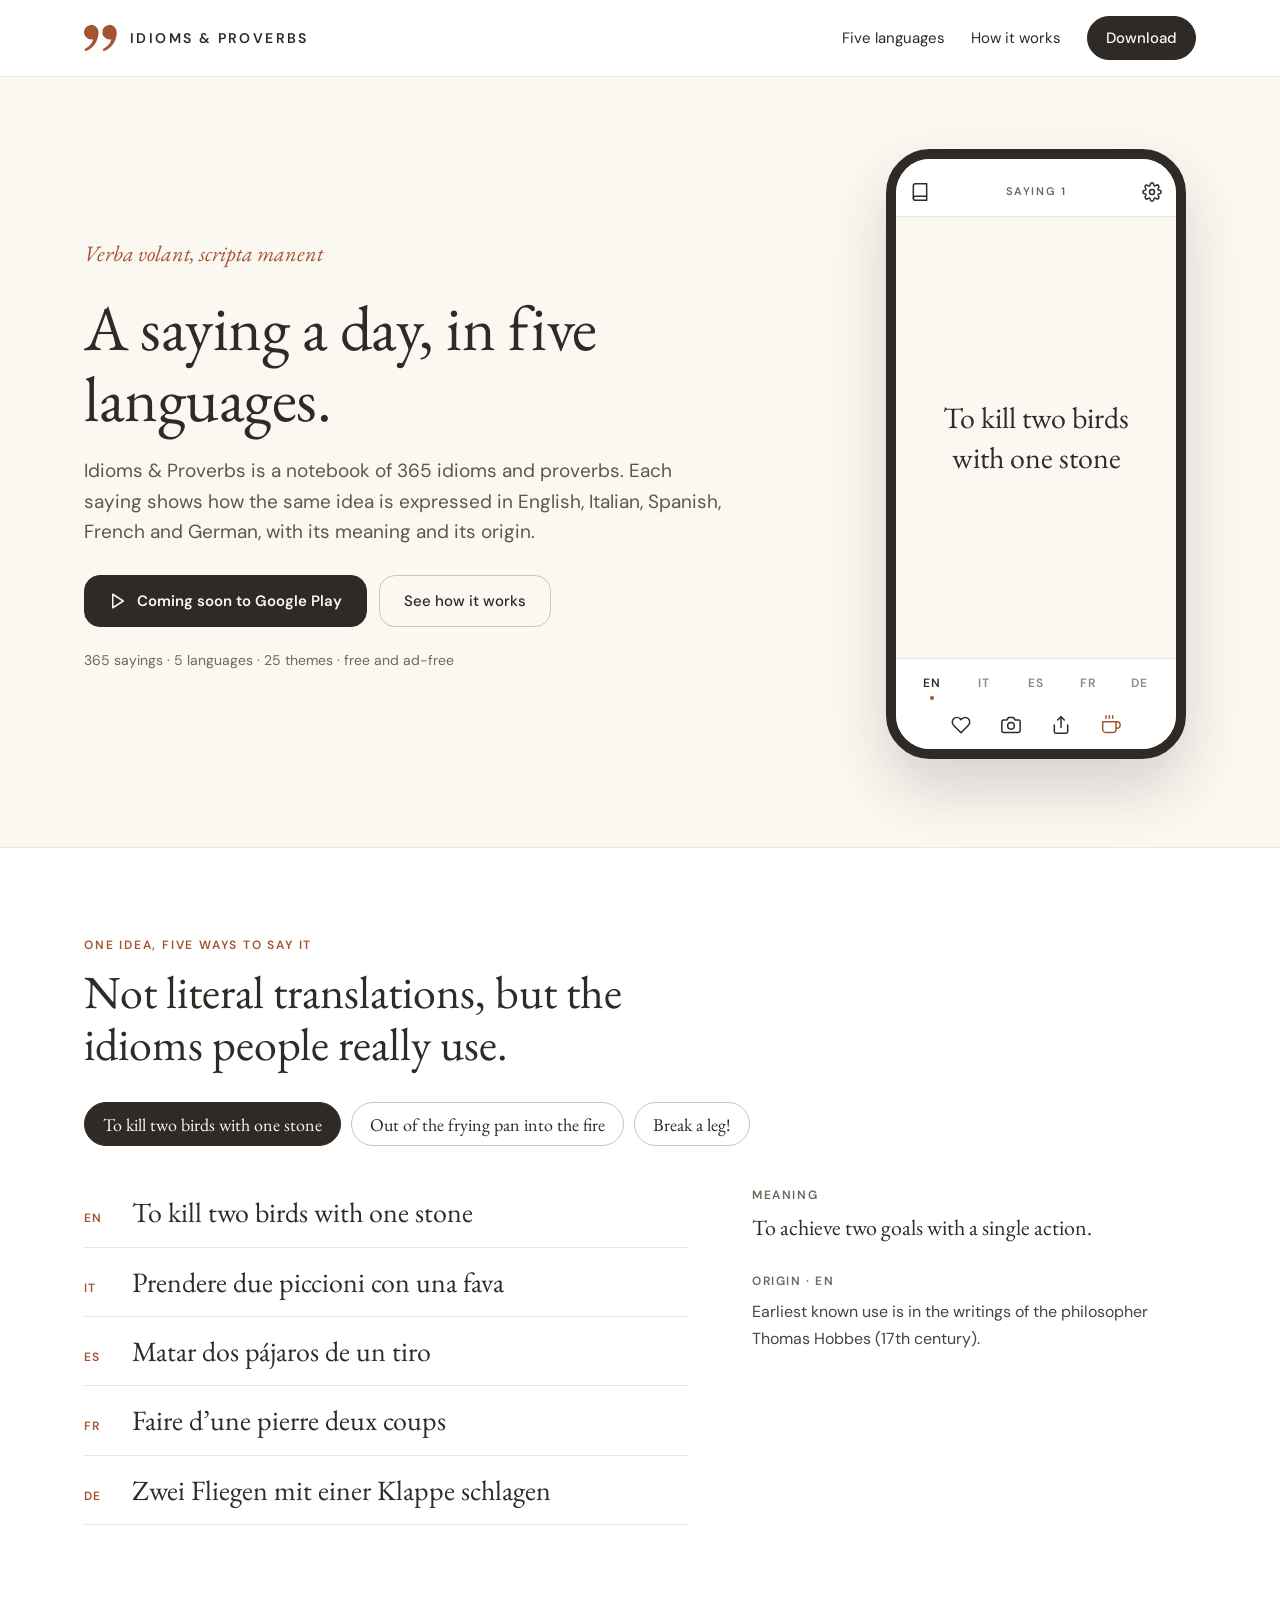
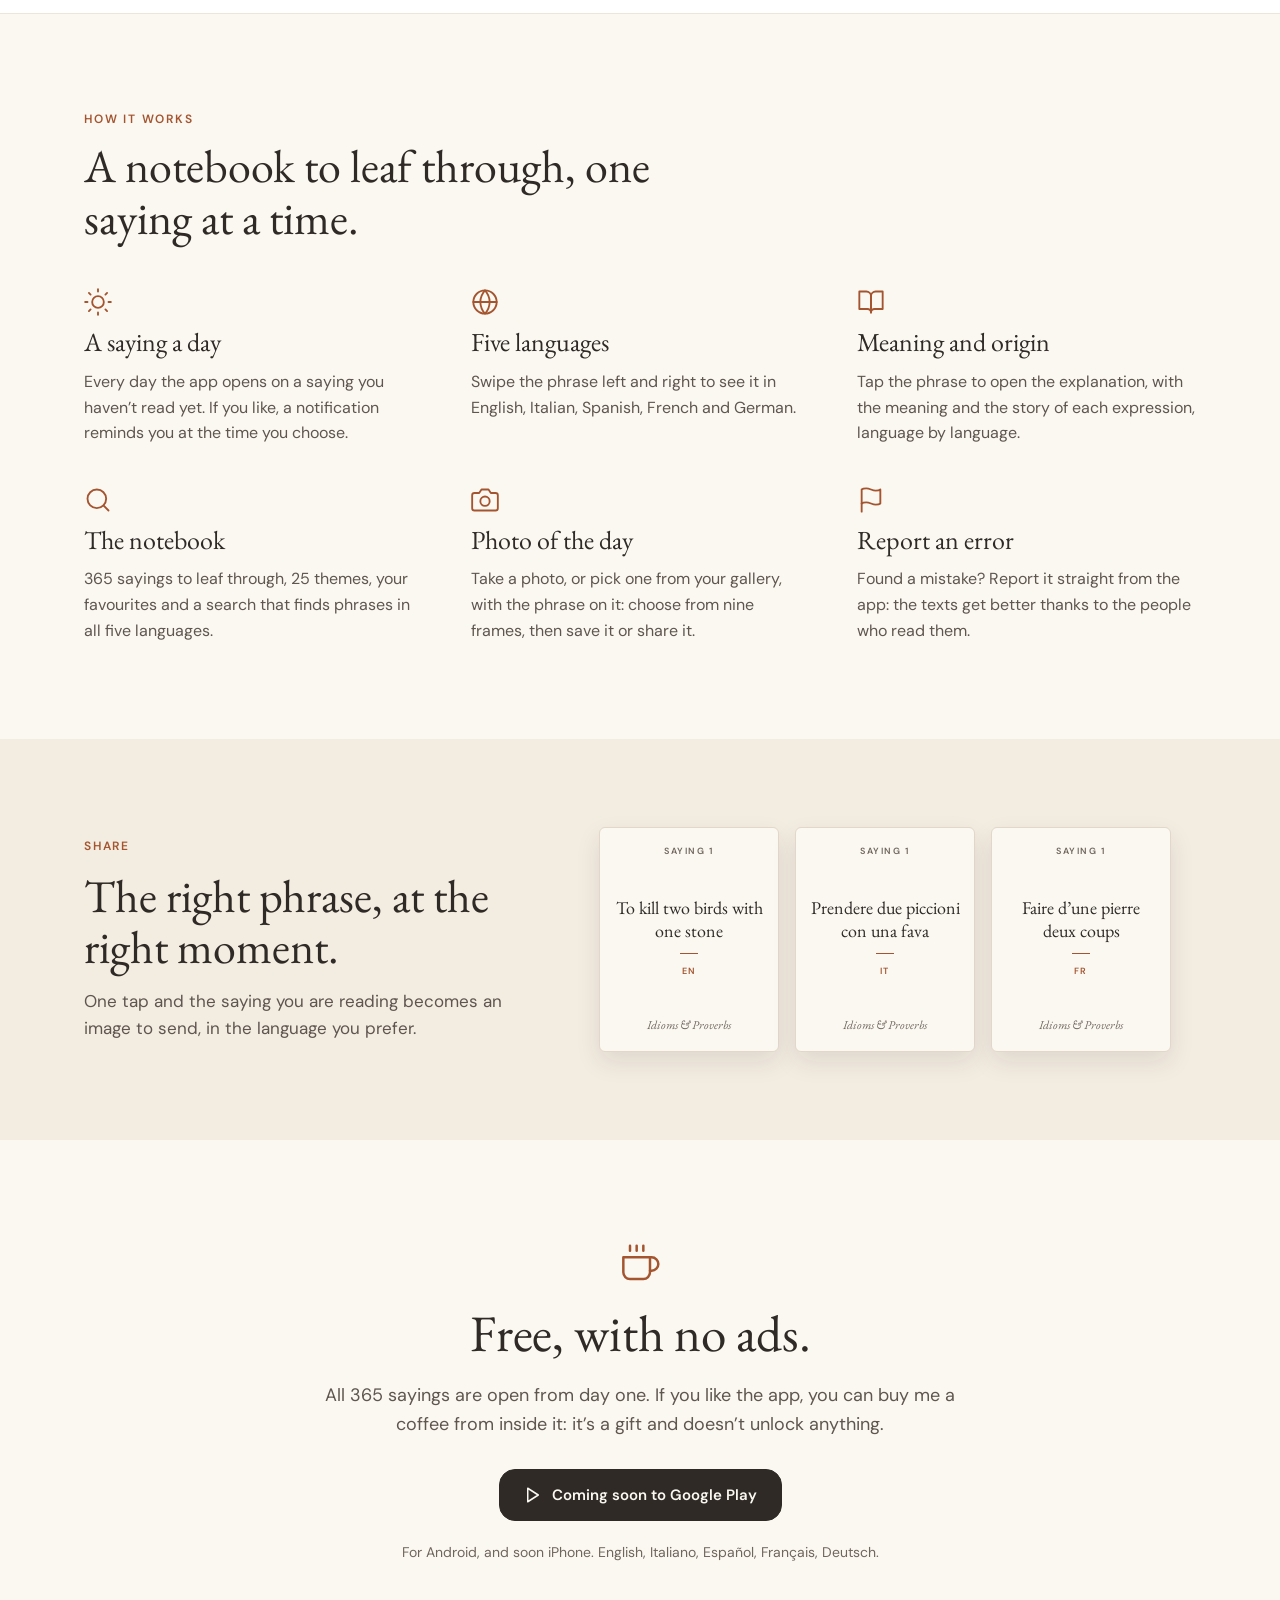
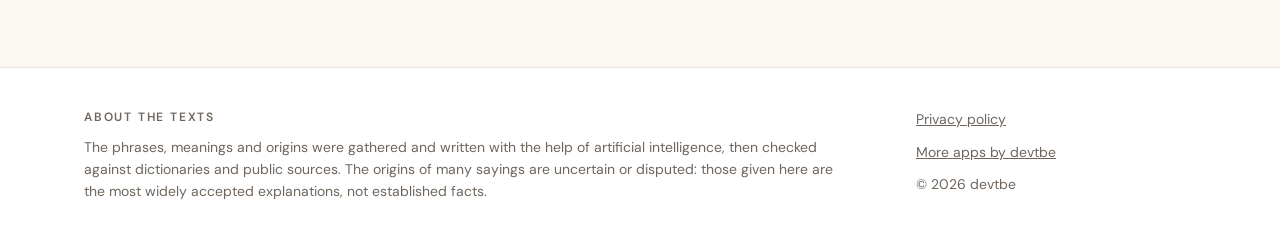
==== commit beeb5a3c: "Sito: l'app arriva anche su iPhone; privacy con i pagamenti App Store Co-Authored-By: Claude Opus 5." ====
--- a/proverbs/index.html
+++ b/proverbs/index.html
@@ -232,7 +232,7 @@
       <svg width="18" height="18" viewBox="0 0 24 24" fill="none" stroke="currentColor" stroke-width="2" stroke-linecap="round" stroke-linejoin="round" aria-hidden="true"><path d="M5 3l14 9-14 9V3z"/></svg>
       Coming soon to Google Play
     </a>
-    <p class="nota">For Android. English, Italiano, Español, Français, Deutsch.</p>
+    <p class="nota">For Android, and soon iPhone. English, Italiano, Español, Français, Deutsch.</p>
   </section>
 </main>
 
